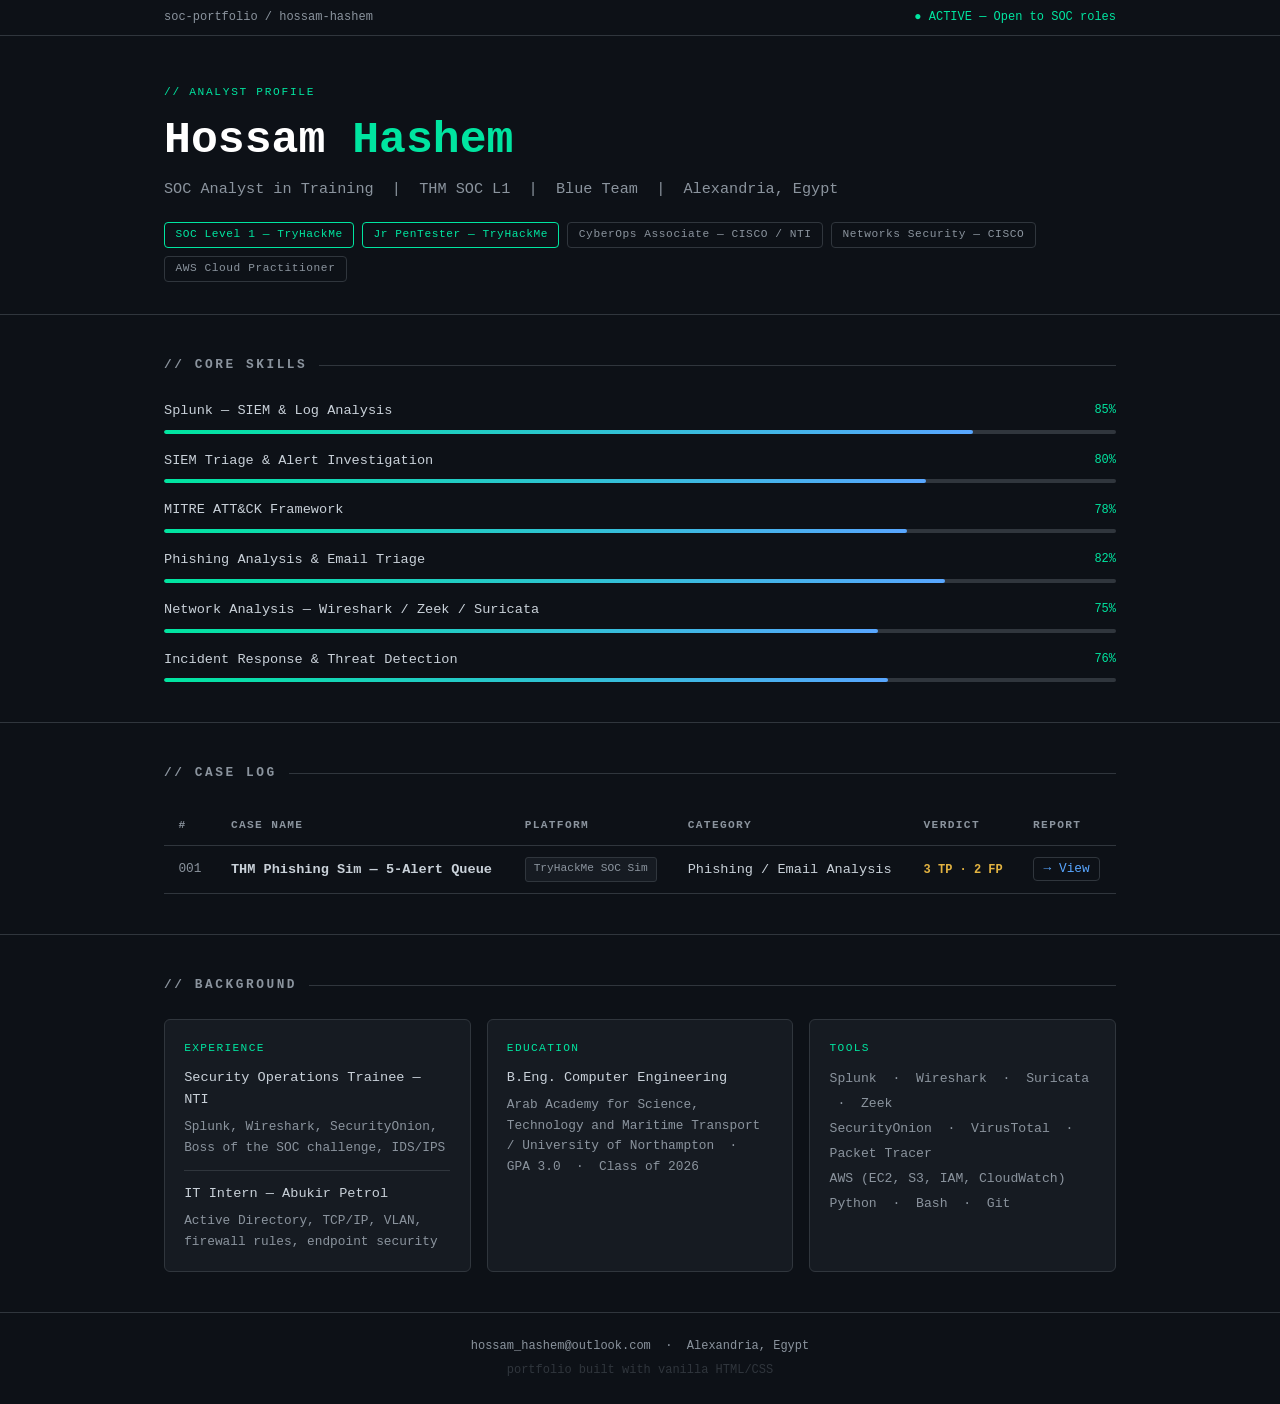
==== index.html @ 51eeb44a "Initial SOC portfolio — homepage, phishing investigation, styles" ====
<!DOCTYPE html>
<html lang="en">
<head>
  <meta charset="UTF-8" />
  <meta name="viewport" content="width=device-width, initial-scale=1.0" />
  <title>Hossam Hashem — SOC Portfolio</title>
  <link rel="stylesheet" href="assets/style.css" />
</head>
<body>

  <!-- Top status bar -->
  <div class="topbar">
    <div class="container">
      <span>soc-portfolio / hossam-hashem</span>
      <span class="status">ACTIVE — Open to SOC roles</span>
    </div>
  </div>

  <!-- Hero header -->
  <header>
    <div class="container">
      <p class="hero-tag">// analyst profile</p>
      <h1>Hossam <span>Hashem</span></h1>
      <p class="bio">SOC Analyst in Training &nbsp;|&nbsp; THM SOC L1 &nbsp;|&nbsp; Blue Team &nbsp;|&nbsp; Alexandria, Egypt</p>
      <div class="cert-badges">
        <span class="badge hl">SOC Level 1 — TryHackMe</span>
        <span class="badge hl">Jr PenTester — TryHackMe</span>
        <span class="badge">CyberOps Associate — CISCO / NTI</span>
        <span class="badge">Networks Security — CISCO</span>
        <span class="badge">AWS Cloud Practitioner</span>
      </div>
    </div>
  </header>

  <main>

    <!-- Skills -->
    <section>
      <div class="container">
        <div class="section-header"><h2>// core skills</h2></div>
        <div class="skills-grid">

          <div class="skill">
            <span class="skill-name">Splunk — SIEM &amp; Log Analysis</span>
            <span class="skill-pct">85%</span>
            <div class="skill-bar-wrap"><div class="skill-bar" style="width:85%"></div></div>
          </div>

          <div class="skill">
            <span class="skill-name">SIEM Triage &amp; Alert Investigation</span>
            <span class="skill-pct">80%</span>
            <div class="skill-bar-wrap"><div class="skill-bar" style="width:80%"></div></div>
          </div>

          <div class="skill">
            <span class="skill-name">MITRE ATT&amp;CK Framework</span>
            <span class="skill-pct">78%</span>
            <div class="skill-bar-wrap"><div class="skill-bar" style="width:78%"></div></div>
          </div>

          <div class="skill">
            <span class="skill-name">Phishing Analysis &amp; Email Triage</span>
            <span class="skill-pct">82%</span>
            <div class="skill-bar-wrap"><div class="skill-bar" style="width:82%"></div></div>
          </div>

          <div class="skill">
            <span class="skill-name">Network Analysis — Wireshark / Zeek / Suricata</span>
            <span class="skill-pct">75%</span>
            <div class="skill-bar-wrap"><div class="skill-bar" style="width:75%"></div></div>
          </div>

          <div class="skill">
            <span class="skill-name">Incident Response &amp; Threat Detection</span>
            <span class="skill-pct">76%</span>
            <div class="skill-bar-wrap"><div class="skill-bar" style="width:76%"></div></div>
          </div>

        </div>
      </div>
    </section>

    <!-- Case log -->
    <section>
      <div class="container">
        <div class="section-header"><h2>// case log</h2></div>
        <div class="table-wrap">
          <table>
            <thead>
              <tr>
                <th>#</th>
                <th>Case Name</th>
                <th>Platform</th>
                <th>Category</th>
                <th>Verdict</th>
                <th>Report</th>
              </tr>
            </thead>
            <tbody>
              <tr>
                <td class="case-num">001</td>
                <td class="case-name">THM Phishing Sim — 5-Alert Queue</td>
                <td><span class="platform-badge">TryHackMe SOC Sim</span></td>
                <td>Phishing / Email Analysis</td>
                <td><span class="verdict-mix">3 TP · 2 FP</span></td>
                <td><a class="action-link" href="investigations/thm-phishing-sim.html">→ View</a></td>
              </tr>
              <!-- future rows go here -->
            </tbody>
          </table>
        </div>
      </div>
    </section>

    <!-- Background snapshot -->
    <section>
      <div class="container">
        <div class="section-header"><h2>// background</h2></div>
        <div style="display:grid; grid-template-columns: repeat(auto-fit, minmax(260px, 1fr)); gap: 1rem;">

          <div style="background:var(--surface); border:1px solid var(--border); border-radius:6px; padding:1.2rem;">
            <p style="color:var(--accent); font-size:.7rem; text-transform:uppercase; letter-spacing:.12em; margin-bottom:.6rem;">Experience</p>
            <p style="font-size:.85rem; margin-bottom:.4rem;">Security Operations Trainee — NTI</p>
            <p style="font-size:.8rem; color:var(--muted);">Splunk, Wireshark, SecurityOnion, Boss of the SOC challenge, IDS/IPS</p>
            <hr style="border:none; border-top:1px solid var(--border); margin:.75rem 0;">
            <p style="font-size:.85rem; margin-bottom:.4rem;">IT Intern — Abukir Petrol</p>
            <p style="font-size:.8rem; color:var(--muted);">Active Directory, TCP/IP, VLAN, firewall rules, endpoint security</p>
          </div>

          <div style="background:var(--surface); border:1px solid var(--border); border-radius:6px; padding:1.2rem;">
            <p style="color:var(--accent); font-size:.7rem; text-transform:uppercase; letter-spacing:.12em; margin-bottom:.6rem;">Education</p>
            <p style="font-size:.85rem; margin-bottom:.4rem;">B.Eng. Computer Engineering</p>
            <p style="font-size:.8rem; color:var(--muted);">Arab Academy for Science, Technology and Maritime Transport / University of Northampton &nbsp;·&nbsp; GPA 3.0 &nbsp;·&nbsp; Class of 2026</p>
          </div>

          <div style="background:var(--surface); border:1px solid var(--border); border-radius:6px; padding:1.2rem;">
            <p style="color:var(--accent); font-size:.7rem; text-transform:uppercase; letter-spacing:.12em; margin-bottom:.6rem;">Tools</p>
            <p style="font-size:.82rem; color:var(--muted); line-height:1.9;">
              Splunk &nbsp;·&nbsp; Wireshark &nbsp;·&nbsp; Suricata &nbsp;·&nbsp; Zeek<br>
              SecurityOnion &nbsp;·&nbsp; VirusTotal &nbsp;·&nbsp; Packet Tracer<br>
              AWS (EC2, S3, IAM, CloudWatch)<br>
              Python &nbsp;·&nbsp; Bash &nbsp;·&nbsp; Git
            </p>
          </div>

        </div>
      </div>
    </section>

  </main>

  <footer>
    <div class="container">
      <p>hossam_hashem@outlook.com &nbsp;·&nbsp; Alexandria, Egypt</p>
      <p style="margin-top:.3rem; color: #30363d;">portfolio built with vanilla HTML/CSS</p>
    </div>
  </footer>

</body>
</html>
---- assets/style.css ----
/* ── Reset & Base ── */
*, *::before, *::after { box-sizing: border-box; margin: 0; padding: 0; }

:root {
  --bg:        #0d1117;
  --surface:   #161b22;
  --border:    #30363d;
  --text:      #c9d1d9;
  --muted:     #8b949e;
  --accent:    #00e5a0;
  --accent2:   #58a6ff;
  --danger:    #f85149;
  --warn:      #e3b341;
  --mono:      'Courier New', Courier, monospace;
}

html { font-size: 16px; scroll-behavior: smooth; }

body {
  background: var(--bg);
  color: var(--text);
  font-family: var(--mono);
  line-height: 1.6;
  min-height: 100vh;
}

a { color: var(--accent2); text-decoration: none; }
a:hover { color: var(--accent); text-decoration: underline; }

/* ── Layout ── */
.container { max-width: 1000px; margin: 0 auto; padding: 0 1.5rem; }

/* ── Top bar ── */
.topbar {
  border-bottom: 1px solid var(--border);
  padding: .5rem 0;
  font-size: .75rem;
  color: var(--muted);
}
.topbar .container { display: flex; justify-content: space-between; align-items: center; flex-wrap: wrap; gap: .5rem; }
.topbar .status { color: var(--accent); }
.topbar .status::before { content: '● '; }

/* ── Header / Hero ── */
header {
  border-bottom: 1px solid var(--border);
  padding: 3rem 0 2rem;
}
.hero-tag {
  font-size: .7rem;
  color: var(--accent);
  letter-spacing: .15em;
  text-transform: uppercase;
  margin-bottom: .75rem;
}
header h1 {
  font-size: clamp(1.8rem, 5vw, 2.8rem);
  color: #ffffff;
  font-weight: 700;
  line-height: 1.2;
}
header h1 span { color: var(--accent); }
.bio {
  color: var(--muted);
  margin-top: .6rem;
  font-size: .95rem;
}
.cert-badges {
  display: flex;
  flex-wrap: wrap;
  gap: .5rem;
  margin-top: 1.25rem;
}
.badge {
  border: 1px solid var(--border);
  border-radius: 4px;
  padding: .2rem .65rem;
  font-size: .7rem;
  color: var(--muted);
  letter-spacing: .05em;
}
.badge.hl { border-color: var(--accent); color: var(--accent); }

/* ── Section ── */
section { padding: 2.5rem 0; border-bottom: 1px solid var(--border); }
.section-header {
  display: flex;
  align-items: center;
  gap: .75rem;
  margin-bottom: 1.5rem;
}
.section-header h2 {
  font-size: .8rem;
  text-transform: uppercase;
  letter-spacing: .2em;
  color: var(--muted);
}
.section-header::after {
  content: '';
  flex: 1;
  height: 1px;
  background: var(--border);
}

/* ── Skills ── */
.skills-grid { display: grid; gap: 1rem; }

.skill { display: grid; grid-template-columns: 1fr auto; align-items: center; gap: .5rem 1rem; }
.skill-name { font-size: .85rem; color: var(--text); }
.skill-pct  { font-size: .75rem; color: var(--accent); text-align: right; }

.skill-bar-wrap {
  grid-column: 1 / -1;
  height: 4px;
  background: var(--border);
  border-radius: 2px;
  overflow: hidden;
}
.skill-bar {
  height: 100%;
  background: linear-gradient(90deg, var(--accent) 0%, var(--accent2) 100%);
  border-radius: 2px;
  transition: width .6s ease;
}

/* ── Case Log Table ── */
.table-wrap { overflow-x: auto; }

table {
  width: 100%;
  border-collapse: collapse;
  font-size: .85rem;
}
thead th {
  text-align: left;
  padding: .6rem .9rem;
  font-size: .7rem;
  text-transform: uppercase;
  letter-spacing: .12em;
  color: var(--muted);
  border-bottom: 1px solid var(--border);
}
tbody tr {
  border-bottom: 1px solid var(--border);
  transition: background .15s;
}
tbody tr:hover { background: var(--surface); }
tbody td { padding: .7rem .9rem; vertical-align: middle; }

.case-num { color: var(--muted); font-size: .8rem; }
.case-name { color: var(--text); font-weight: 600; }
.platform-badge {
  display: inline-block;
  background: var(--surface);
  border: 1px solid var(--border);
  border-radius: 3px;
  padding: .15rem .5rem;
  font-size: .7rem;
  color: var(--muted);
}
.verdict-tp {
  color: var(--danger);
  font-weight: 700;
  font-size: .75rem;
}
.verdict-mix {
  color: var(--warn);
  font-weight: 700;
  font-size: .75rem;
}
.action-link {
  color: var(--accent2);
  font-size: .8rem;
  border: 1px solid var(--border);
  border-radius: 4px;
  padding: .2rem .6rem;
  white-space: nowrap;
  transition: border-color .15s, color .15s;
}
.action-link:hover { border-color: var(--accent); color: var(--accent); text-decoration: none; }

/* ── Footer ── */
footer {
  padding: 1.5rem 0;
  text-align: center;
  font-size: .75rem;
  color: var(--muted);
}

/* ── Investigation report specific ── */
.report-body { max-width: 800px; margin: 0 auto; padding: 2rem 1.5rem; }
.report-meta {
  background: var(--surface);
  border: 1px solid var(--border);
  border-radius: 6px;
  padding: 1rem 1.25rem;
  display: grid;
  grid-template-columns: auto 1fr;
  gap: .3rem 1rem;
  font-size: .82rem;
  margin-bottom: 2rem;
}
.report-meta .key { color: var(--muted); }
.report-meta .val { color: var(--accent); }

.report-body h1 { font-size: 1.5rem; color: #fff; margin-bottom: .5rem; }
.report-body h2 {
  font-size: .8rem;
  text-transform: uppercase;
  letter-spacing: .15em;
  color: var(--accent);
  margin: 2rem 0 .75rem;
  border-bottom: 1px solid var(--border);
  padding-bottom: .4rem;
}
.report-body p { margin-bottom: 1rem; font-size: .9rem; color: var(--text); }

.report-body table { margin-bottom: 1.5rem; }
.report-body table thead th { color: var(--accent); }

.verdict-tp-cell { color: var(--danger); font-weight: 700; }
.verdict-fp-cell { color: var(--muted); font-weight: 700; }

.alert-block {
  background: var(--surface);
  border-left: 3px solid var(--border);
  border-radius: 0 4px 4px 0;
  padding: 1rem 1.25rem;
  margin-bottom: 1rem;
  font-size: .88rem;
}
.alert-block.tp { border-left-color: var(--danger); }
.alert-block.fp { border-left-color: var(--muted); }
.alert-block strong { color: var(--accent2); }

pre {
  background: #010409;
  border: 1px solid var(--border);
  border-radius: 6px;
  padding: 1rem;
  overflow-x: auto;
  font-size: .82rem;
  color: var(--accent);
  margin: .75rem 0 1.25rem;
  line-height: 1.5;
}

.ioc-table td:first-child { color: var(--muted); font-size: .78rem; }
.ioc-table td:last-child  { color: var(--warn); word-break: break-all; }

.mitre-tag {
  display: inline-block;
  background: #161b22;
  border: 1px solid var(--border);
  border-radius: 4px;
  padding: .25rem .7rem;
  font-size: .78rem;
  color: var(--accent2);
  margin: .25rem .25rem .25rem 0;
}

.back-link {
  display: inline-block;
  margin-bottom: 1.5rem;
  font-size: .8rem;
  color: var(--muted);
}
.back-link:hover { color: var(--accent); }

.closed-banner {
  background: rgba(0, 229, 160, .08);
  border: 1px solid var(--accent);
  border-radius: 6px;
  padding: .6rem 1rem;
  font-size: .8rem;
  color: var(--accent);
  margin-bottom: 1.5rem;
  display: inline-block;
}
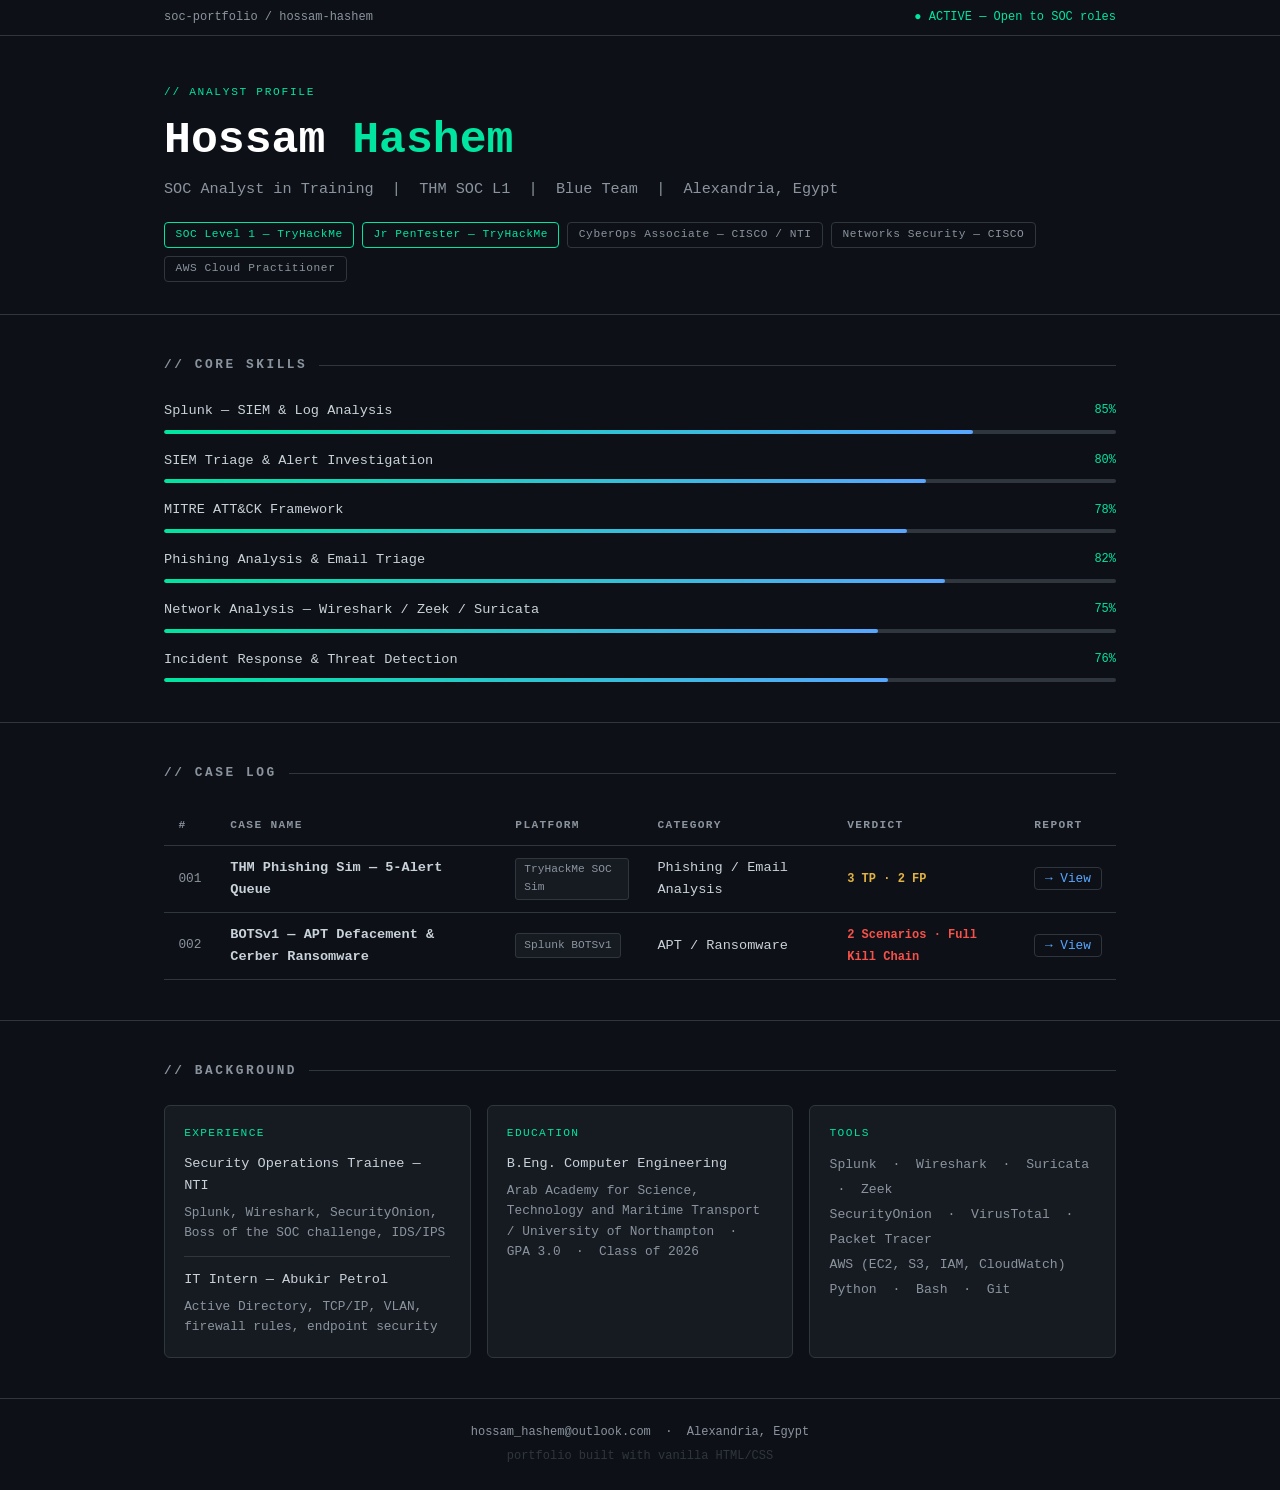
==== commit d8399c7a: "Add BOTSv1 APT & Cerber ransomware investigation (case 002)" ====
--- a/index.html
+++ b/index.html
@@ -105,6 +105,14 @@
                 <td><span class="verdict-mix">3 TP · 2 FP</span></td>
                 <td><a class="action-link" href="investigations/thm-phishing-sim.html">→ View</a></td>
               </tr>
+              <tr>
+                <td class="case-num">002</td>
+                <td class="case-name">BOTSv1 — APT Defacement &amp; Cerber Ransomware</td>
+                <td><span class="platform-badge">Splunk BOTSv1</span></td>
+                <td>APT / Ransomware</td>
+                <td><span class="verdict-tp">2 Scenarios · Full Kill Chain</span></td>
+                <td><a class="action-link" href="investigations/botsv1-apt-ransomware.html">→ View</a></td>
+              </tr>
               <!-- future rows go here -->
             </tbody>
           </table>
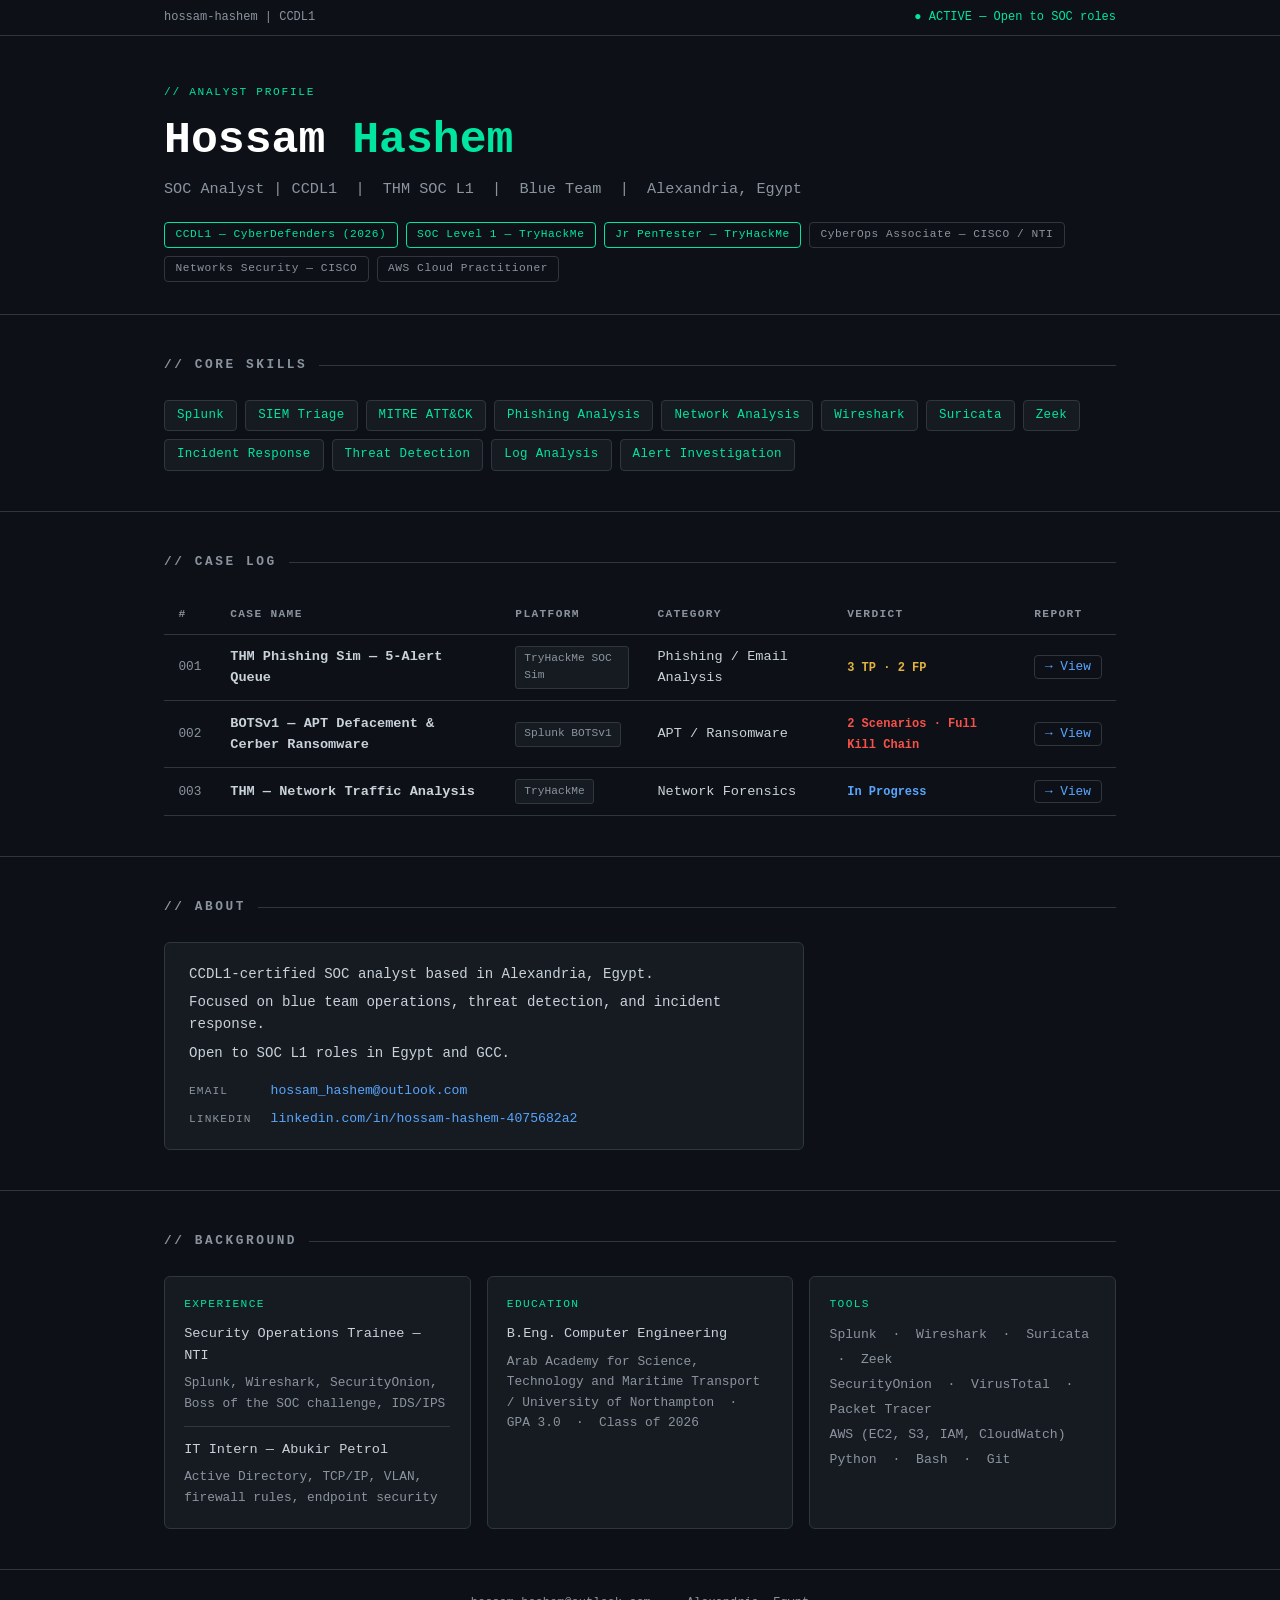
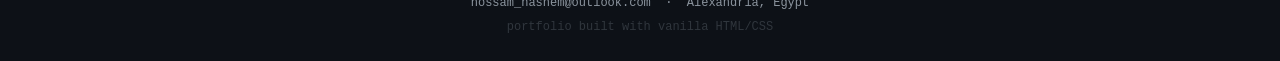
==== commit a2bbd2ac: "Update homepage (CCDL1, skill tags, about section) + add case 003 placeholder" ====
--- a/index.html
+++ b/index.html
@@ -11,7 +11,7 @@
   <!-- Top status bar -->
   <div class="topbar">
     <div class="container">
-      <span>soc-portfolio / hossam-hashem</span>
+      <span>hossam-hashem | CCDL1</span>
       <span class="status">ACTIVE — Open to SOC roles</span>
     </div>
   </div>
@@ -21,8 +21,9 @@
     <div class="container">
       <p class="hero-tag">// analyst profile</p>
       <h1>Hossam <span>Hashem</span></h1>
-      <p class="bio">SOC Analyst in Training &nbsp;|&nbsp; THM SOC L1 &nbsp;|&nbsp; Blue Team &nbsp;|&nbsp; Alexandria, Egypt</p>
+      <p class="bio">SOC Analyst | CCDL1 &nbsp;|&nbsp; THM SOC L1 &nbsp;|&nbsp; Blue Team &nbsp;|&nbsp; Alexandria, Egypt</p>
       <div class="cert-badges">
+        <span class="badge hl">CCDL1 — CyberDefenders (2026)</span>
         <span class="badge hl">SOC Level 1 — TryHackMe</span>
         <span class="badge hl">Jr PenTester — TryHackMe</span>
         <span class="badge">CyberOps Associate — CISCO / NTI</span>
@@ -38,44 +39,19 @@
     <section>
       <div class="container">
         <div class="section-header"><h2>// core skills</h2></div>
-        <div class="skills-grid">
-
-          <div class="skill">
-            <span class="skill-name">Splunk — SIEM &amp; Log Analysis</span>
-            <span class="skill-pct">85%</span>
-            <div class="skill-bar-wrap"><div class="skill-bar" style="width:85%"></div></div>
-          </div>
-
-          <div class="skill">
-            <span class="skill-name">SIEM Triage &amp; Alert Investigation</span>
-            <span class="skill-pct">80%</span>
-            <div class="skill-bar-wrap"><div class="skill-bar" style="width:80%"></div></div>
-          </div>
-
-          <div class="skill">
-            <span class="skill-name">MITRE ATT&amp;CK Framework</span>
-            <span class="skill-pct">78%</span>
-            <div class="skill-bar-wrap"><div class="skill-bar" style="width:78%"></div></div>
-          </div>
-
-          <div class="skill">
-            <span class="skill-name">Phishing Analysis &amp; Email Triage</span>
-            <span class="skill-pct">82%</span>
-            <div class="skill-bar-wrap"><div class="skill-bar" style="width:82%"></div></div>
-          </div>
-
-          <div class="skill">
-            <span class="skill-name">Network Analysis — Wireshark / Zeek / Suricata</span>
-            <span class="skill-pct">75%</span>
-            <div class="skill-bar-wrap"><div class="skill-bar" style="width:75%"></div></div>
-          </div>
-
-          <div class="skill">
-            <span class="skill-name">Incident Response &amp; Threat Detection</span>
-            <span class="skill-pct">76%</span>
-            <div class="skill-bar-wrap"><div class="skill-bar" style="width:76%"></div></div>
-          </div>
-
+        <div class="skill-tags">
+          <span class="skill-tag">Splunk</span>
+          <span class="skill-tag">SIEM Triage</span>
+          <span class="skill-tag">MITRE ATT&amp;CK</span>
+          <span class="skill-tag">Phishing Analysis</span>
+          <span class="skill-tag">Network Analysis</span>
+          <span class="skill-tag">Wireshark</span>
+          <span class="skill-tag">Suricata</span>
+          <span class="skill-tag">Zeek</span>
+          <span class="skill-tag">Incident Response</span>
+          <span class="skill-tag">Threat Detection</span>
+          <span class="skill-tag">Log Analysis</span>
+          <span class="skill-tag">Alert Investigation</span>
         </div>
       </div>
     </section>
@@ -113,9 +89,39 @@
                 <td><span class="verdict-tp">2 Scenarios · Full Kill Chain</span></td>
                 <td><a class="action-link" href="investigations/botsv1-apt-ransomware.html">→ View</a></td>
               </tr>
+              <tr>
+                <td class="case-num">003</td>
+                <td class="case-name">THM — Network Traffic Analysis</td>
+                <td><span class="platform-badge">TryHackMe</span></td>
+                <td>Network Forensics</td>
+                <td><span class="verdict-wip">In Progress</span></td>
+                <td><a class="action-link" href="investigations/thm-network-analysis.html">→ View</a></td>
+              </tr>
               <!-- future rows go here -->
             </tbody>
           </table>
+        </div>
+      </div>
+    </section>
+
+    <!-- About / Contact -->
+    <section>
+      <div class="container">
+        <div class="section-header"><h2>// about</h2></div>
+        <div class="about-block">
+          <p>CCDL1-certified SOC analyst based in Alexandria, Egypt.</p>
+          <p>Focused on blue team operations, threat detection, and incident response.</p>
+          <p>Open to SOC L1 roles in Egypt and GCC.</p>
+          <div class="contact-links">
+            <a href="mailto:hossam_hashem@outlook.com" class="contact-item">
+              <span class="contact-label">email</span>
+              hossam_hashem@outlook.com
+            </a>
+            <a href="https://linkedin.com/in/hossam-hashem-4075682a2" target="_blank" rel="noopener" class="contact-item">
+              <span class="contact-label">linkedin</span>
+              linkedin.com/in/hossam-hashem-4075682a2
+            </a>
+          </div>
         </div>
       </div>
     </section>
--- a/assets/style.css
+++ b/assets/style.css
@@ -168,6 +168,11 @@
   font-weight: 700;
   font-size: .75rem;
 }
+.verdict-wip {
+  color: var(--accent2);
+  font-weight: 700;
+  font-size: .75rem;
+}
 .action-link {
   color: var(--accent2);
   font-size: .8rem;
@@ -178,6 +183,53 @@
   transition: border-color .15s, color .15s;
 }
 .action-link:hover { border-color: var(--accent); color: var(--accent); text-decoration: none; }
+
+/* ── Skill tags ── */
+.skill-tags {
+  display: flex;
+  flex-wrap: wrap;
+  gap: .5rem;
+}
+.skill-tag {
+  border: 1px solid var(--border);
+  border-radius: 4px;
+  padding: .3rem .75rem;
+  font-size: .78rem;
+  color: var(--accent);
+  background: var(--surface);
+  letter-spacing: .03em;
+}
+
+/* ── About / Contact ── */
+.about-block {
+  background: var(--surface);
+  border: 1px solid var(--border);
+  border-radius: 6px;
+  padding: 1.25rem 1.5rem;
+  max-width: 640px;
+}
+.about-block p {
+  font-size: .88rem;
+  color: var(--text);
+  margin-bottom: .35rem;
+}
+.about-block p:last-of-type { margin-bottom: 1rem; }
+.contact-links { display: flex; flex-direction: column; gap: .45rem; }
+.contact-item {
+  font-size: .82rem;
+  color: var(--accent2);
+  display: flex;
+  align-items: baseline;
+  gap: .6rem;
+}
+.contact-item:hover { color: var(--accent); text-decoration: none; }
+.contact-label {
+  color: var(--muted);
+  font-size: .7rem;
+  text-transform: uppercase;
+  letter-spacing: .1em;
+  min-width: 4.5rem;
+}
 
 /* ── Footer ── */
 footer {
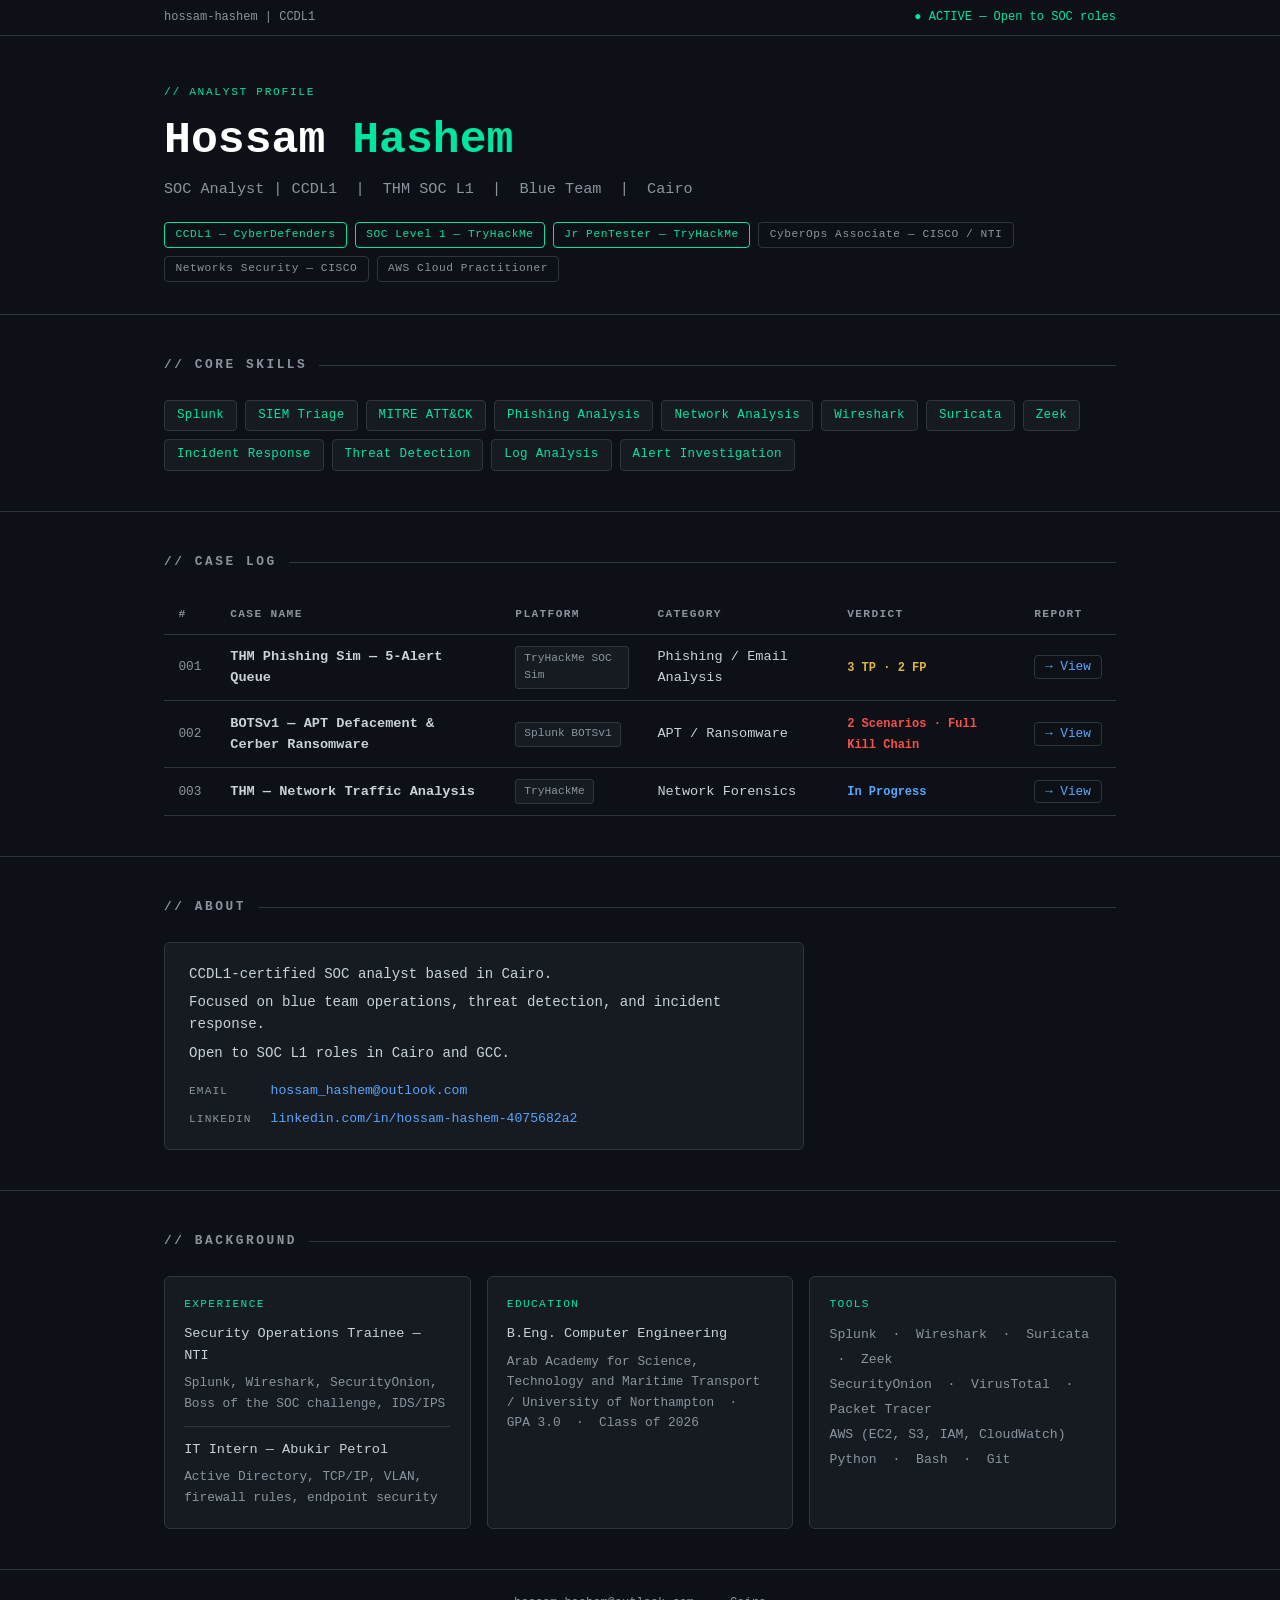
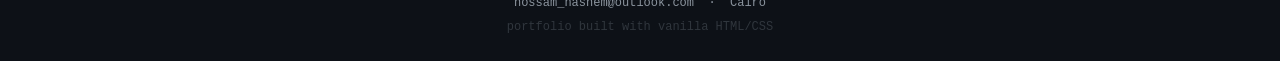
==== commit e5263a55: "Update location to Cairo, remove year from CCDL1 badge" ====
--- a/index.html
+++ b/index.html
@@ -21,9 +21,9 @@
     <div class="container">
       <p class="hero-tag">// analyst profile</p>
       <h1>Hossam <span>Hashem</span></h1>
-      <p class="bio">SOC Analyst | CCDL1 &nbsp;|&nbsp; THM SOC L1 &nbsp;|&nbsp; Blue Team &nbsp;|&nbsp; Alexandria, Egypt</p>
+      <p class="bio">SOC Analyst | CCDL1 &nbsp;|&nbsp; THM SOC L1 &nbsp;|&nbsp; Blue Team &nbsp;|&nbsp; Cairo</p>
       <div class="cert-badges">
-        <span class="badge hl">CCDL1 — CyberDefenders (2026)</span>
+        <span class="badge hl">CCDL1 — CyberDefenders</span>
         <span class="badge hl">SOC Level 1 — TryHackMe</span>
         <span class="badge hl">Jr PenTester — TryHackMe</span>
         <span class="badge">CyberOps Associate — CISCO / NTI</span>
@@ -109,9 +109,9 @@
       <div class="container">
         <div class="section-header"><h2>// about</h2></div>
         <div class="about-block">
-          <p>CCDL1-certified SOC analyst based in Alexandria, Egypt.</p>
+          <p>CCDL1-certified SOC analyst based in Cairo.</p>
           <p>Focused on blue team operations, threat detection, and incident response.</p>
-          <p>Open to SOC L1 roles in Egypt and GCC.</p>
+          <p>Open to SOC L1 roles in Cairo and GCC.</p>
           <div class="contact-links">
             <a href="mailto:hossam_hashem@outlook.com" class="contact-item">
               <span class="contact-label">email</span>
@@ -165,7 +165,7 @@
 
   <footer>
     <div class="container">
-      <p>hossam_hashem@outlook.com &nbsp;·&nbsp; Alexandria, Egypt</p>
+      <p>hossam_hashem@outlook.com &nbsp;·&nbsp; Cairo</p>
       <p style="margin-top:.3rem; color: #30363d;">portfolio built with vanilla HTML/CSS</p>
     </div>
   </footer>
